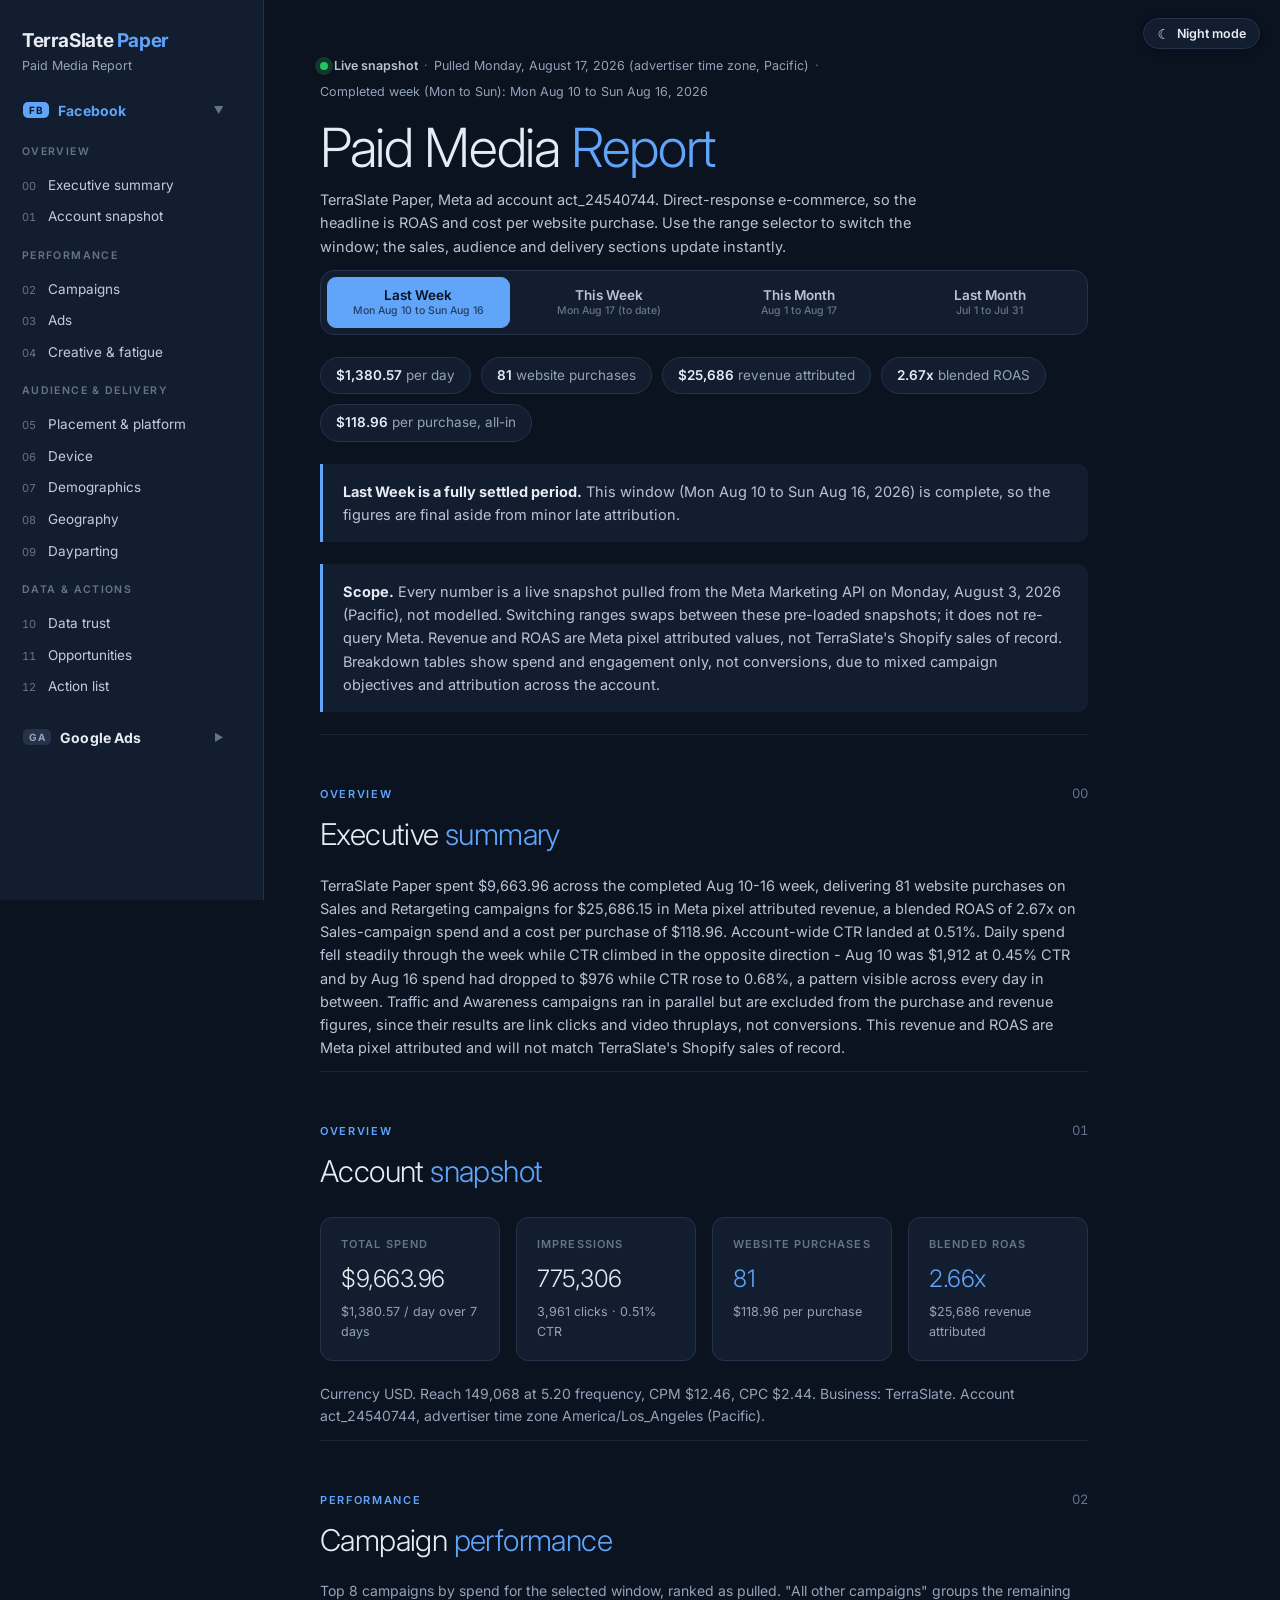
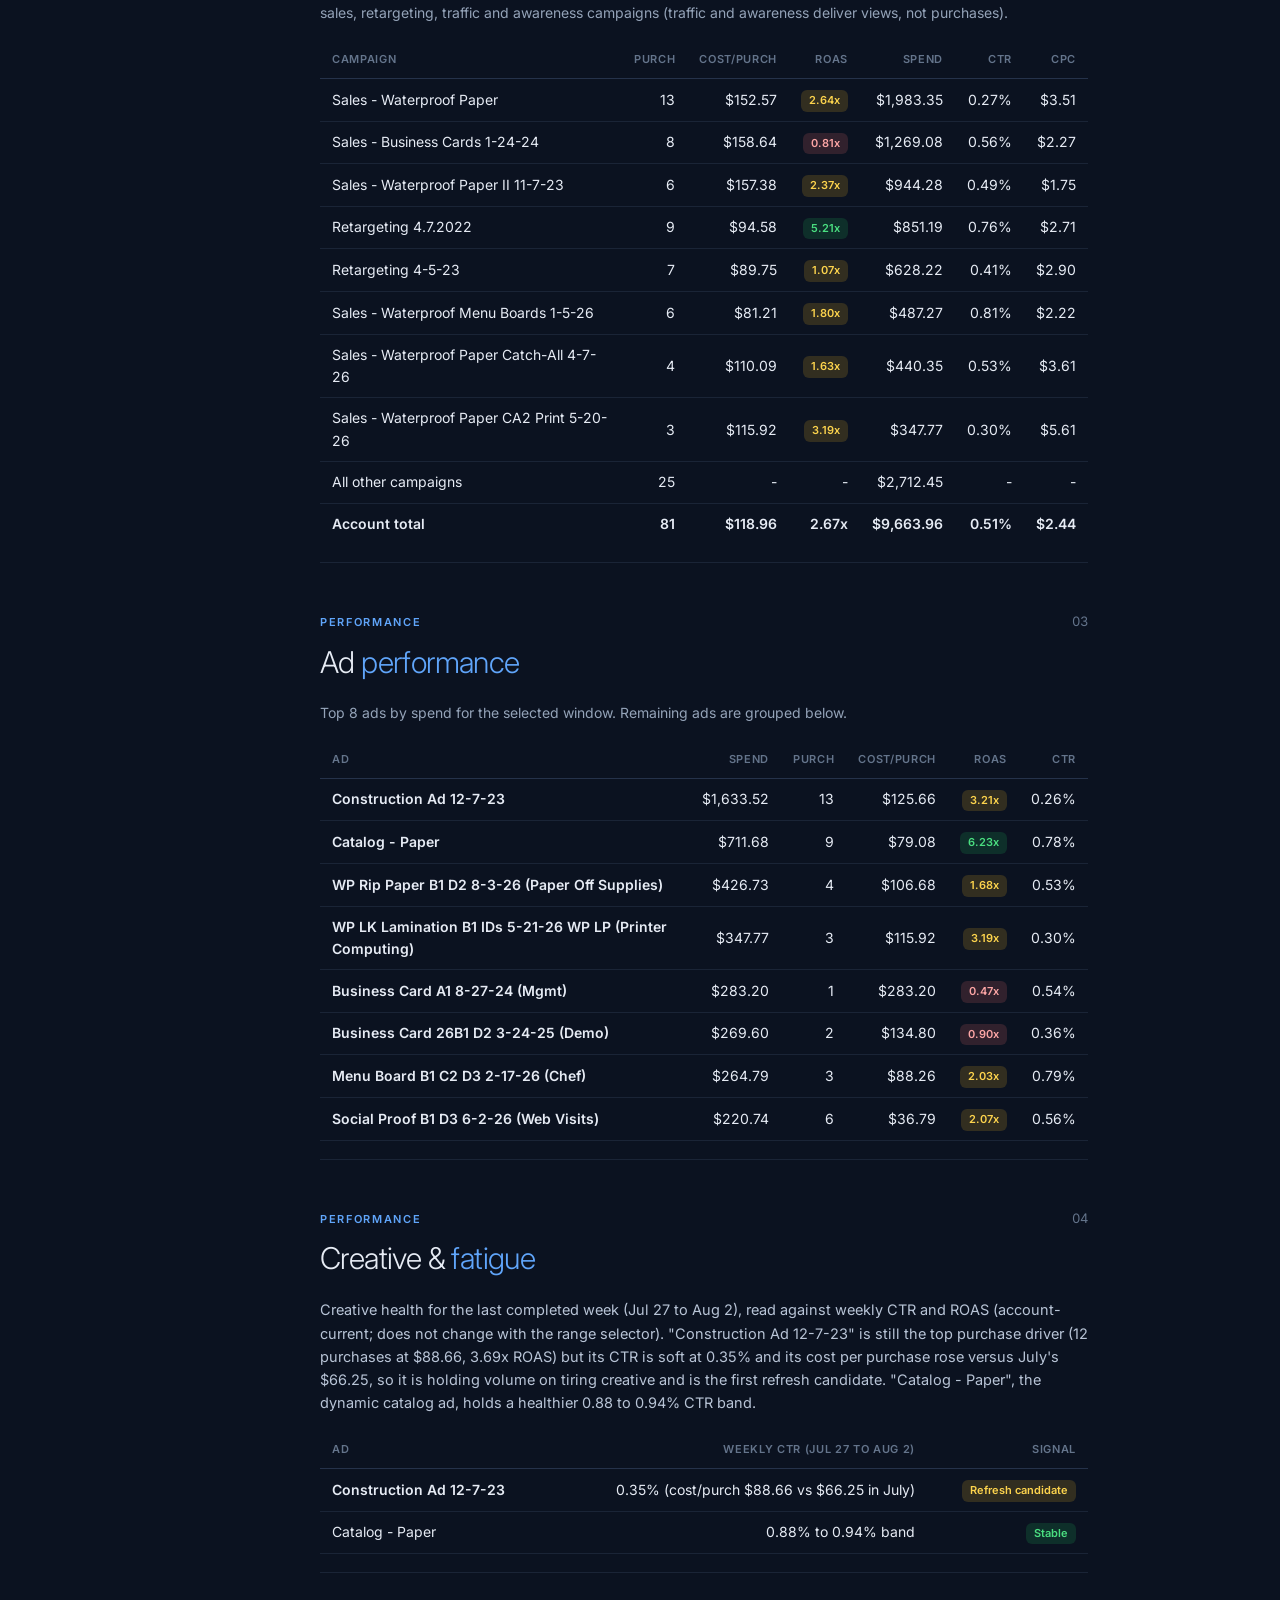
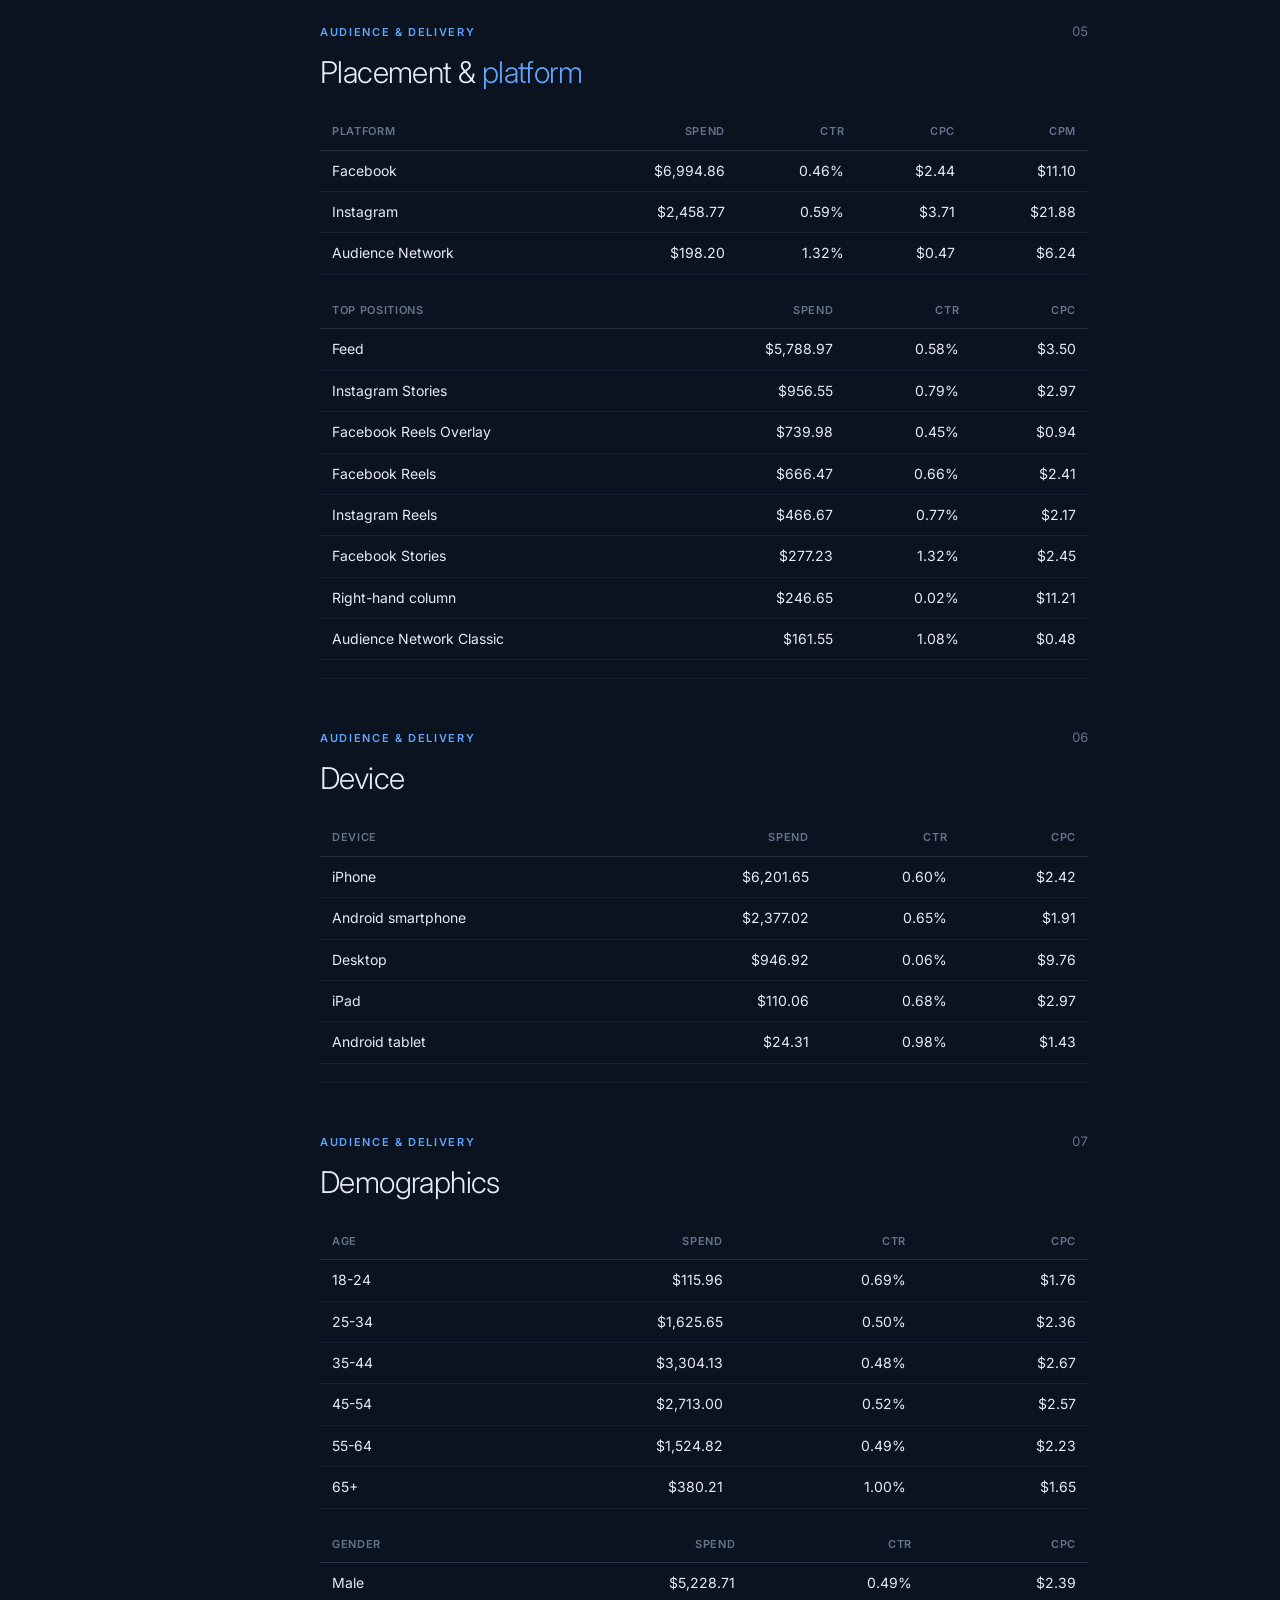
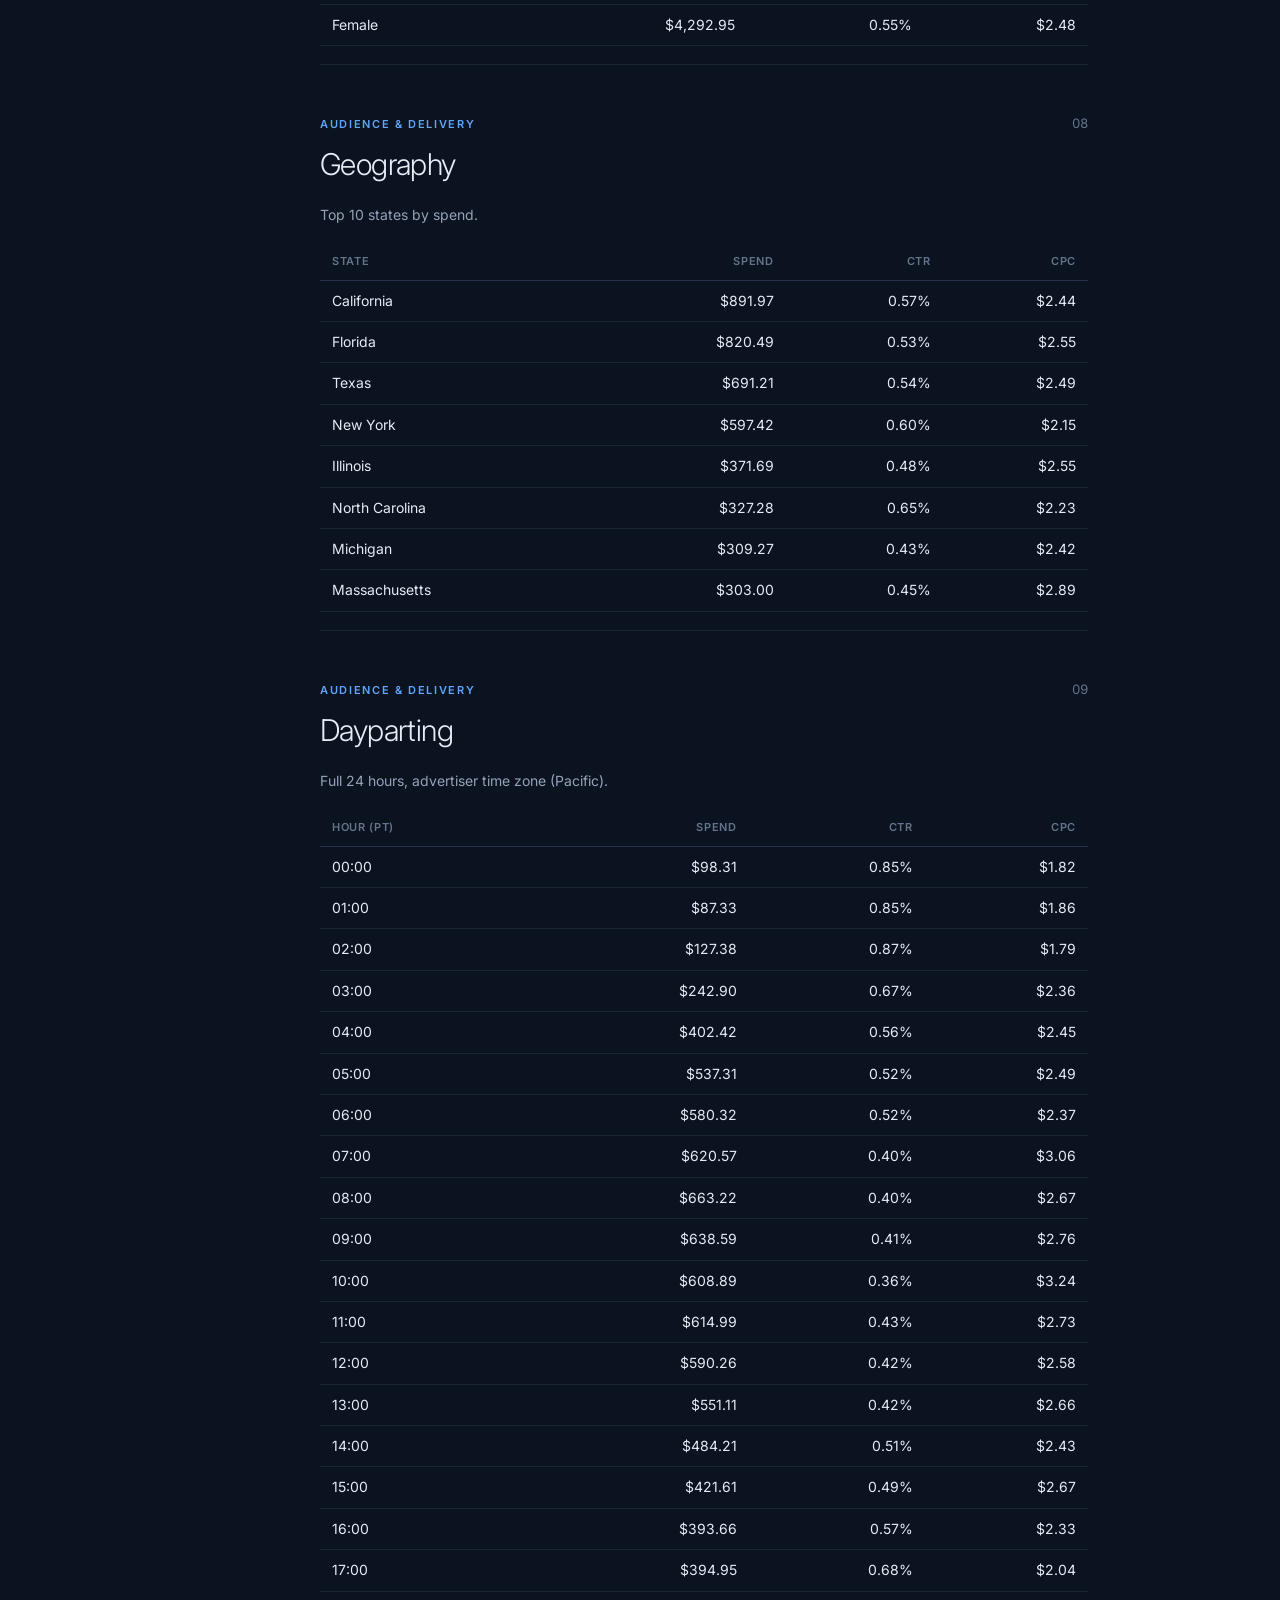
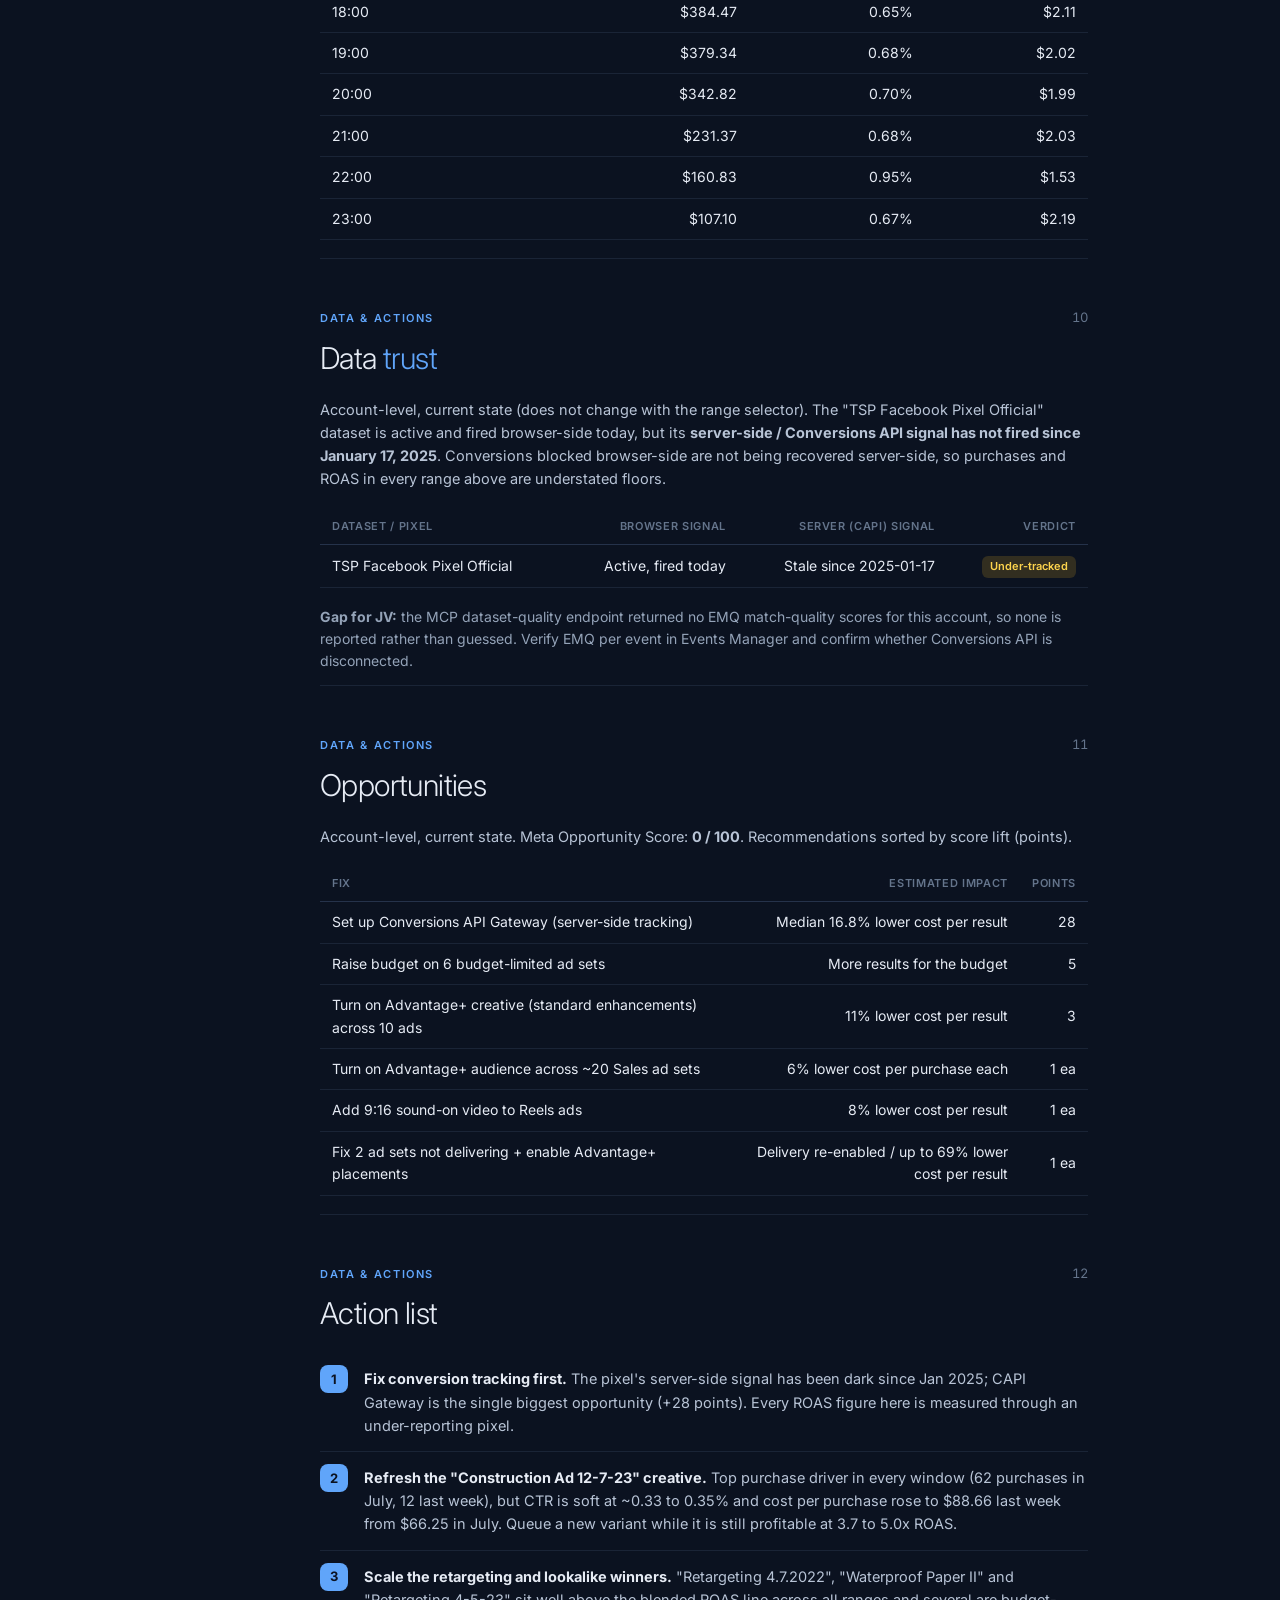
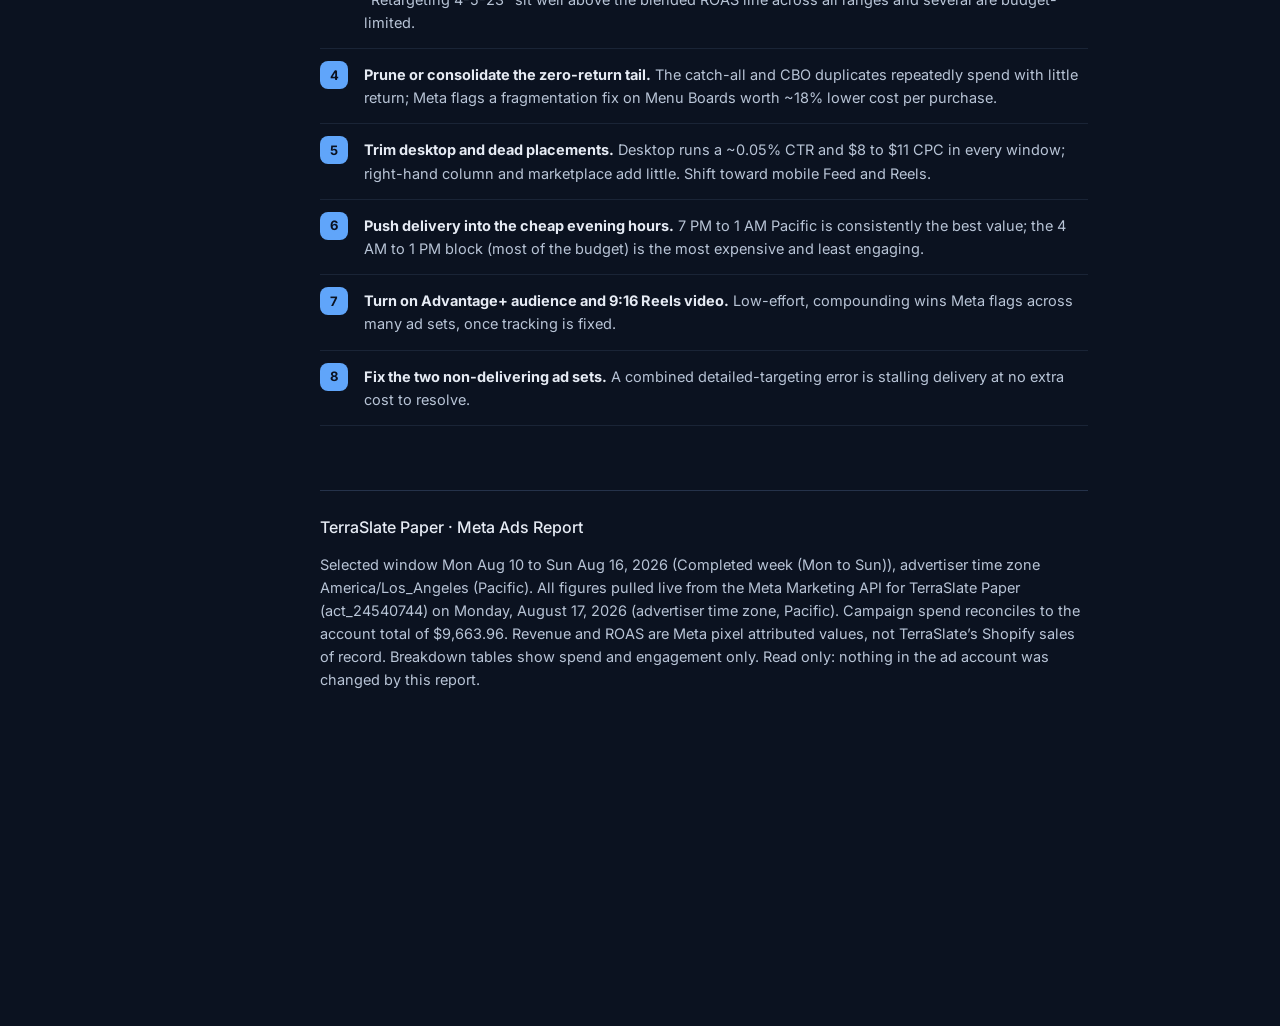
==== index.html @ c64598eb "Initial TerraSlate Meta Ads report on GitHub Pages Co-Authored-By: Claude Sonnet 5 <noreply@anthropi" ====
<!DOCTYPE html>
<html lang="en">
<head>
<meta charset="utf-8" />
<meta http-equiv="refresh" content="0; url=/meta-report/" />
<title>TerraSlate Paper</title>
</head>
<body>
<p>Redirecting to <a href="/meta-report/">the Meta Ads report</a>.</p>
</body>
</html>
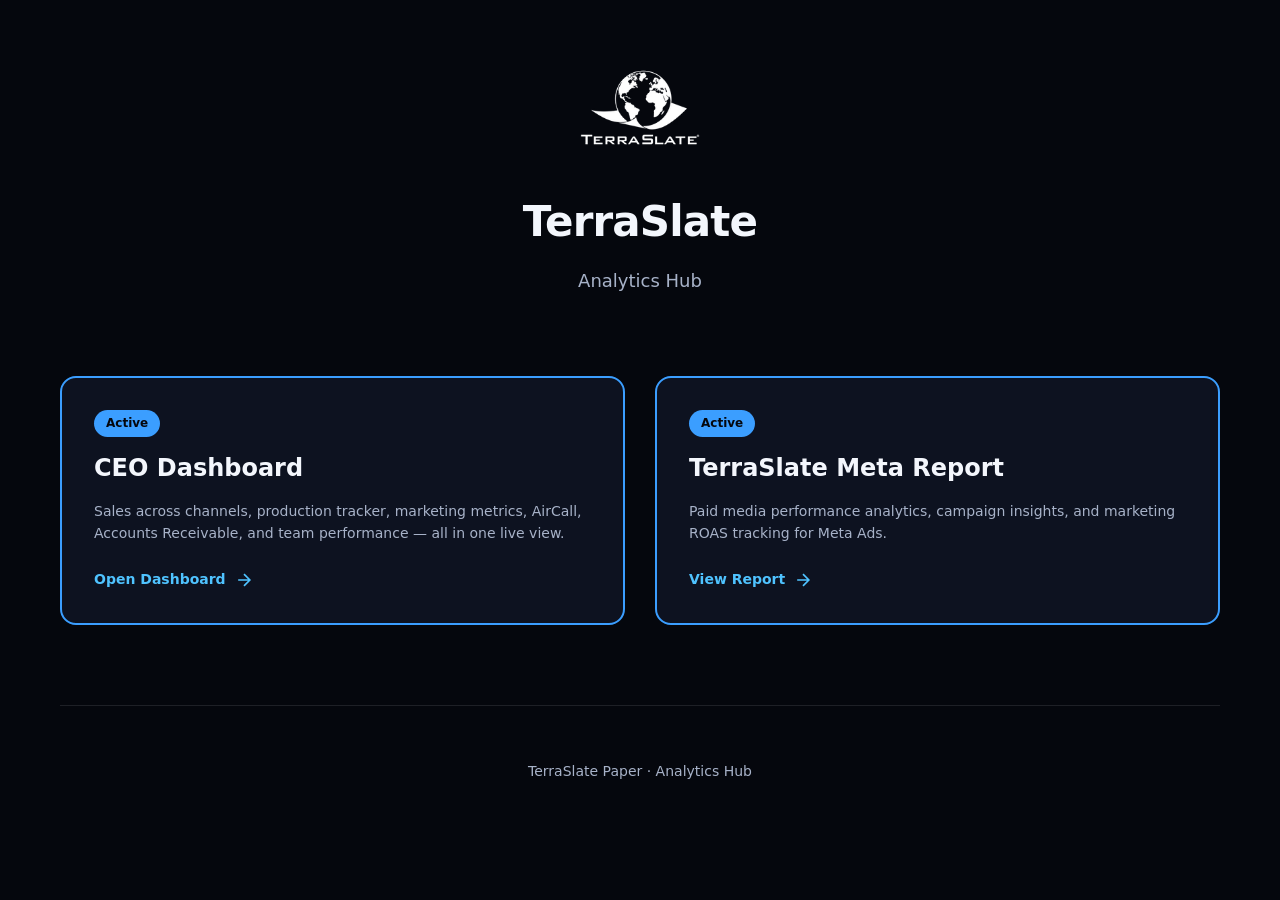
==== commit 2bb212e5: "Turn the hub root into an Analytics Hub landing page Replaces the old root index.html (a bare redire" ====
--- a/index.html
+++ b/index.html
@@ -2,10 +2,179 @@
 <html lang="en">
 <head>
 <meta charset="utf-8" />
-<meta http-equiv="refresh" content="0; url=/meta-report/" />
-<title>TerraSlate Paper</title>
+<meta name="viewport" content="width=device-width, initial-scale=1" />
+<meta name="robots" content="noindex, nofollow, noarchive, nosnippet" />
+<title>TerraSlate · Analytics Hub</title>
+<style>
+  * { box-sizing: border-box; }
+  html, body { margin: 0; padding: 0; }
+  body {
+    background: #05070d;
+    color: #f3f6fc;
+    font: 16px/1.6 "Inter", system-ui, -apple-system, "Segoe UI", sans-serif;
+    -webkit-font-smoothing: antialiased;
+  }
+
+  .container {
+    max-width: 1200px;
+    margin: 0 auto;
+    padding: 60px 20px;
+  }
+
+  .header {
+    text-align: center;
+    margin-bottom: 80px;
+  }
+
+  .logo {
+    height: 96px;
+    width: auto;
+    margin: 0 auto 32px;
+    display: block;
+  }
+
+  h1 {
+    font-size: 42px;
+    font-weight: 700;
+    margin: 0 0 12px;
+    letter-spacing: -0.02em;
+  }
+
+  .subtitle {
+    font-size: 18px;
+    color: #a7b2c8;
+    margin: 0;
+  }
+
+  .dashboards {
+    display: grid;
+    grid-template-columns: repeat(auto-fit, minmax(320px, 1fr));
+    gap: 30px;
+    margin-top: 60px;
+  }
+
+  .dashboard-card {
+    background: #0d1220;
+    border: 2px solid #3b9eff;
+    border-radius: 16px;
+    padding: 32px;
+    text-decoration: none;
+    color: #f3f6fc;
+    transition: all 0.3s ease;
+    display: flex;
+    flex-direction: column;
+  }
+
+  .dashboard-card:hover {
+    transform: translateY(-4px);
+    border-color: #4fc3ff;
+    box-shadow: 0 12px 32px rgba(79, 195, 255, 0.18);
+  }
+
+  .dashboard-card h2 {
+    margin: 0 0 12px;
+    font-size: 24px;
+    font-weight: 600;
+  }
+
+  .dashboard-card p {
+    margin: 0 0 24px;
+    font-size: 14px;
+    color: #a7b2c8;
+    flex-grow: 1;
+  }
+
+  .dashboard-link {
+    display: inline-flex;
+    align-items: center;
+    gap: 8px;
+    color: #4fc3ff;
+    font-weight: 600;
+    text-decoration: none;
+    font-size: 14px;
+  }
+
+  .dashboard-link:hover {
+    color: #7fd8ff;
+  }
+
+  .arrow {
+    display: inline-block;
+    width: 20px;
+    height: 20px;
+  }
+
+  .coming-soon {
+    opacity: 0.5;
+    pointer-events: none;
+  }
+
+  .coming-soon .dashboard-link {
+    color: #a7b2c8;
+  }
+
+  .badge {
+    display: inline-block;
+    background: #3b9eff;
+    color: #05070d;
+    padding: 4px 12px;
+    border-radius: 20px;
+    font-size: 12px;
+    font-weight: 600;
+    margin-bottom: 12px;
+    width: fit-content;
+  }
+
+  .footer {
+    text-align: center;
+    margin-top: 80px;
+    padding-top: 40px;
+    border-top: 1px solid rgba(255, 255, 255, 0.1);
+    color: #a7b2c8;
+    font-size: 14px;
+  }
+</style>
 </head>
 <body>
-<p>Redirecting to <a href="/meta-report/">the Meta Ads report</a>.</p>
+<div class="container">
+  <div class="header">
+    <img class="logo" src="./assets/terraslate-logo.avif" alt="TerraSlate" />
+    <h1>TerraSlate</h1>
+    <p class="subtitle">Analytics Hub</p>
+  </div>
+
+  <div class="dashboards">
+    <!-- CEO Dashboard -->
+    <a href="./ceo-dashboard/" class="dashboard-card">
+      <div class="badge">Active</div>
+      <h2>CEO Dashboard</h2>
+      <p>Sales across channels, production tracker, marketing metrics, AirCall, Accounts Receivable, and team performance — all in one live view.</p>
+      <span class="dashboard-link">
+        Open Dashboard
+        <svg class="arrow" viewBox="0 0 24 24" fill="none" stroke="currentColor" stroke-width="2">
+          <path d="M5 12h14M12 5l7 7-7 7"></path>
+        </svg>
+      </span>
+    </a>
+
+    <!-- TerraSlate Meta Report -->
+    <a href="./meta-report/" class="dashboard-card">
+      <div class="badge">Active</div>
+      <h2>TerraSlate Meta Report</h2>
+      <p>Paid media performance analytics, campaign insights, and marketing ROAS tracking for Meta Ads.</p>
+      <span class="dashboard-link">
+        View Report
+        <svg class="arrow" viewBox="0 0 24 24" fill="none" stroke="currentColor" stroke-width="2">
+          <path d="M5 12h14M12 5l7 7-7 7"></path>
+        </svg>
+      </span>
+    </a>
+  </div>
+
+  <div class="footer">
+    <p>TerraSlate Paper · Analytics Hub</p>
+  </div>
+</div>
+
 </body>
 </html>
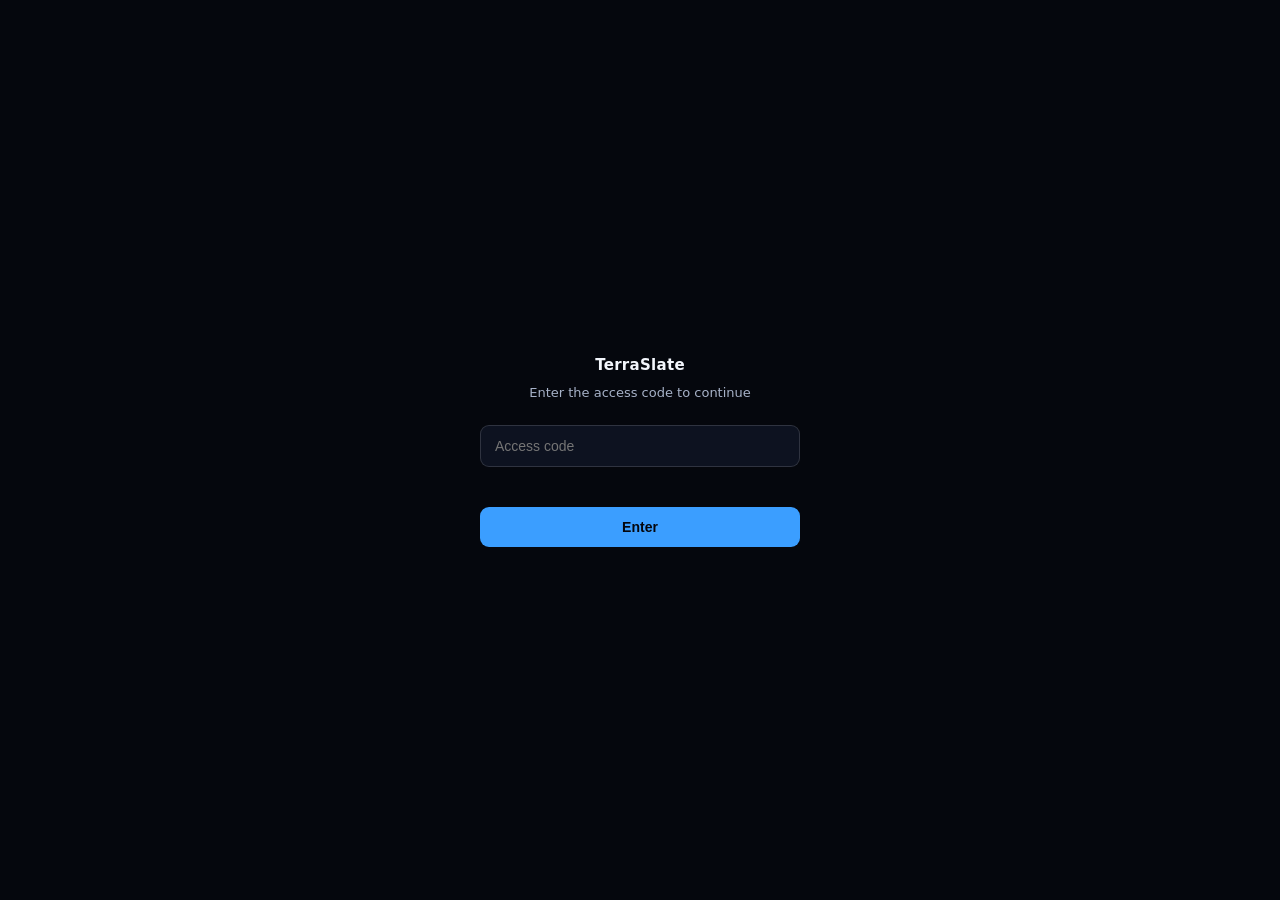
==== commit eace010d: "Add a client-side passcode gate across the whole hub Per JV: a single shared access code protects al" ====
--- a/index.html
+++ b/index.html
@@ -1,6 +1,61 @@
 <!DOCTYPE html>
 <html lang="en">
 <head>
+<script id="ts-gate">
+(function(){
+  var PASS_HASH = "41db44e6bb0a6aba87266c6bb18516161847df41c8e33193fb59e696537512d8";
+  var STORAGE_KEY = "ts_hub_auth_v1";
+  if (localStorage.getItem(STORAGE_KEY) === PASS_HASH) return;
+
+  document.write('<style id="ts-gate-style">html{visibility:hidden !important}</style>');
+
+  function sha256(str){
+    var enc = new TextEncoder().encode(str);
+    return crypto.subtle.digest("SHA-256", enc).then(function(buf){
+      return Array.prototype.map.call(new Uint8Array(buf), function(b){return b.toString(16).padStart(2,"0");}).join("");
+    });
+  }
+
+  function showGate(){
+    var overlay = document.createElement('div');
+    overlay.id = 'ts-gate-overlay';
+    overlay.style.cssText = 'position:fixed;inset:0;z-index:999999;background:#05070d;color:#f3f6fc;display:flex;align-items:center;justify-content:center;font-family:"Inter",system-ui,-apple-system,sans-serif;visibility:visible;';
+    overlay.innerHTML =
+      '<form id="ts-gate-form" style="text-align:center;max-width:320px;width:90%;">' +
+        '<div style="font-size:15px;font-weight:700;letter-spacing:0.02em;margin-bottom:6px;">TerraSlate</div>' +
+        '<div style="font-size:13px;color:#a7b2c8;margin-bottom:22px;">Enter the access code to continue</div>' +
+        '<input id="ts-gate-input" type="password" autocomplete="off" placeholder="Access code" style="width:100%;padding:12px 14px;border-radius:9px;border:1px solid rgba(255,255,255,0.14);background:#0d1220;color:#f3f6fc;font-size:14px;box-sizing:border-box;outline:none;" />' +
+        '<div id="ts-gate-error" style="color:#ff6b6b;font-size:12.5px;margin-top:10px;min-height:16px;"></div>' +
+        '<button type="submit" style="margin-top:14px;width:100%;padding:12px;border-radius:9px;border:none;background:#3b9eff;color:#05070d;font-weight:700;font-size:14px;cursor:pointer;">Enter</button>' +
+      '</form>';
+    document.body.appendChild(overlay);
+    document.documentElement.style.visibility = 'visible';
+    var input = document.getElementById('ts-gate-input');
+    var errorEl = document.getElementById('ts-gate-error');
+    input.focus();
+    document.getElementById('ts-gate-form').addEventListener('submit', function(e){
+      e.preventDefault();
+      sha256(input.value).then(function(hash){
+        if (hash === PASS_HASH) {
+          localStorage.setItem(STORAGE_KEY, hash);
+          overlay.remove();
+          var hideStyle = document.getElementById('ts-gate-style');
+          if (hideStyle) hideStyle.remove();
+        } else {
+          errorEl.textContent = 'Incorrect code — try again.';
+          input.value = '';
+          input.focus();
+        }
+      });
+    });
+  }
+
+  if (document.body) { showGate(); }
+  else { document.addEventListener('DOMContentLoaded', showGate); }
+})();
+</script>
+
+
 <meta charset="utf-8" />
 <meta name="viewport" content="width=device-width, initial-scale=1" />
 <meta name="robots" content="noindex, nofollow, noarchive, nosnippet" />
